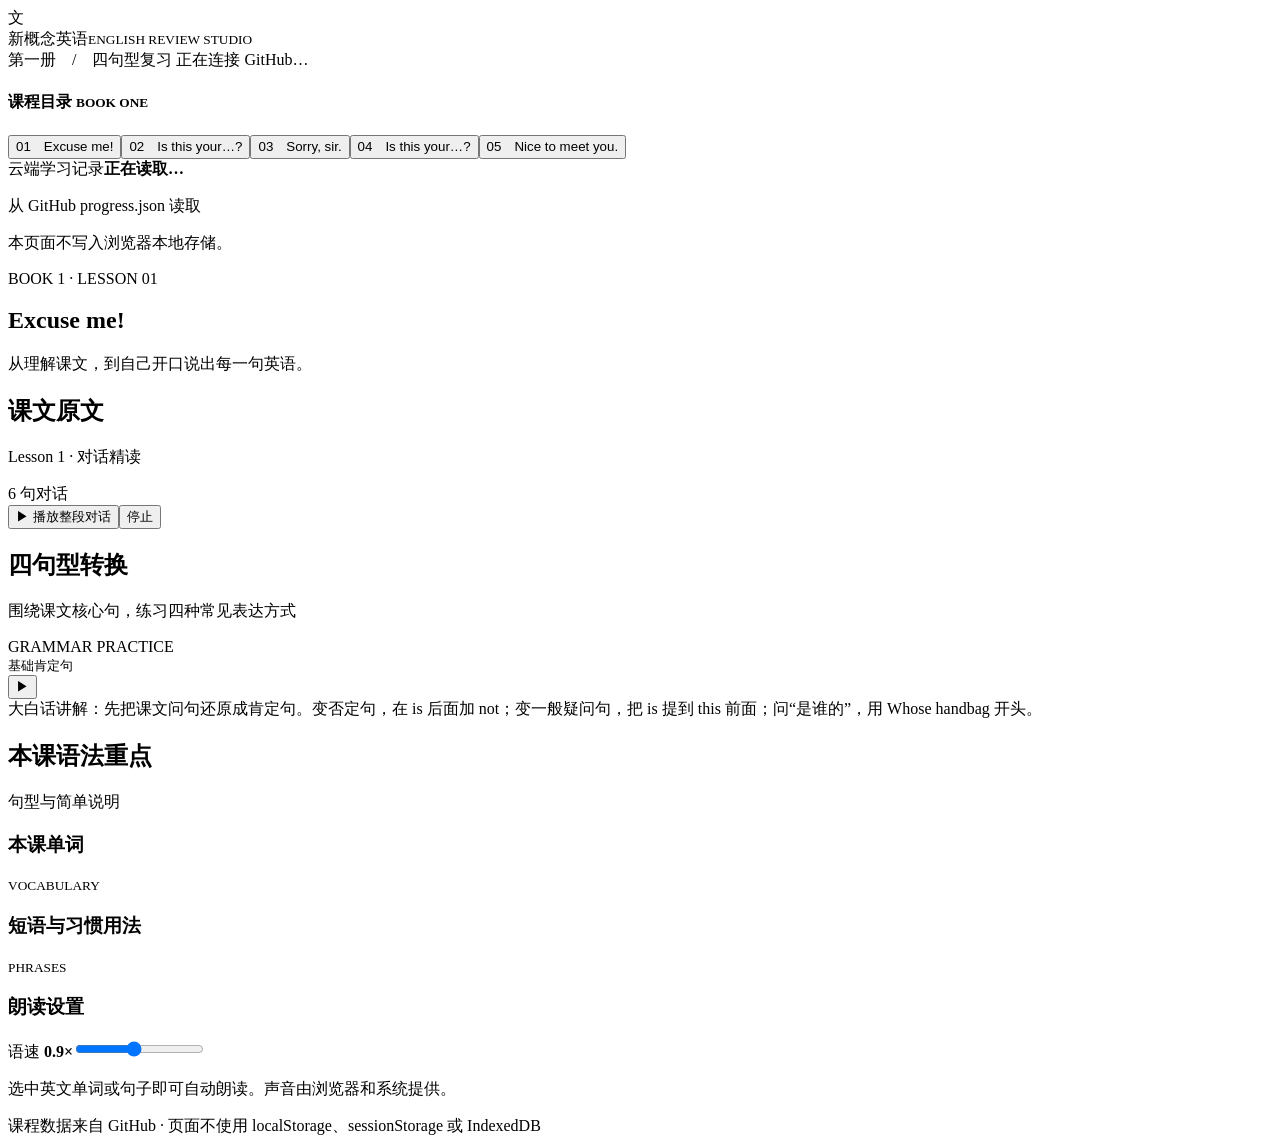
==== index.html @ 12af9159 "Add lesson 1 review site and cloud data" ====
<!doctype html>
<html lang="zh-CN"><head><meta charset="utf-8"><meta name="viewport" content="width=device-width,initial-scale=1"><meta http-equiv="Cache-Control" content="no-store"><title>新概念英语第一册 · 复习室</title><link rel="stylesheet" href="style.css"></head><body>
<header><div class="brand"><span class="logo">文</span><div>新概念英语<small>ENGLISH REVIEW STUDIO</small></div></div><div class="top">第一册　/　四句型复习 <span id="cloud">正在连接 GitHub…</span></div></header>
<div class="layout"><aside class="panel side"><h4>课程目录 <small>BOOK ONE</small></h4><button class="lesson active">01　Excuse me!</button><button class="lesson disabled">02　Is this your…?</button><button class="lesson disabled">03　Sorry, sir.</button><button class="lesson disabled">04　Is this your…?</button><button class="lesson disabled">05　Nice to meet you.</button><div class="history"><label>云端学习记录</label><b id="progressTitle">正在读取…</b><p id="progressTime">从 GitHub progress.json 读取</p><p class="hint">本页面不写入浏览器本地存储。</p></div></aside>
<main><section class="hero"><label>BOOK 1 · LESSON 01</label><h1 id="lessonTitle">Excuse me!</h1><p>从理解课文，到自己开口说出每一句英语。</p></section>
<section class="panel block"><div class="head"><div><h2>课文原文</h2><p>Lesson 1 · 对话精读</p></div><span class="tag" id="count">6 句对话</span></div><div id="dialogue" class="dialogue"></div><div class="actions"><button class="primary" id="playAll">▶ 播放整段对话</button><button class="soft" id="stop">停止</button></div></section>
<section class="panel block"><div class="head"><div><h2>四句型转换</h2><p>围绕课文核心句，练习四种常见表达方式</p></div><span class="tag">GRAMMAR PRACTICE</span></div><div class="base"><div><small>基础肯定句</small><b id="base"></b></div><button class="sound" data-speak="base">▶</button></div><div id="types" class="types"></div><div class="explain">大白话讲解：先把课文问句还原成肯定句。变否定句，在 is 后面加 not；变一般疑问句，把 is 提到 this 前面；问“是谁的”，用 Whose handbag 开头。</div></section>
<section class="panel block"><div class="head"><div><h2>本课语法重点</h2><p>句型与简单说明</p></div></div><div id="grammar" class="grammar"></div></section></main>
<aside class="right"><section class="panel block"><div class="head"><h3>本课单词</h3><small>VOCABULARY</small></div><div id="words"></div></section><section class="panel block"><div class="head"><h3>短语与习惯用法</h3><small>PHRASES</small></div><div id="phrases"></div></section><section class="panel block"><div class="head"><h3>朗读设置</h3></div><label class="rate">语速 <b id="rateVal">0.9×</b></label><input id="rate" type="range" min=".65" max="1.2" step=".05" value=".9"><p class="hint">选中英文单词或句子即可自动朗读。声音由浏览器和系统提供。</p></section></aside></div><footer>课程数据来自 GitHub · 页面不使用 localStorage、sessionStorage 或 IndexedDB</footer>
<script src="app.js"></script></body></html>
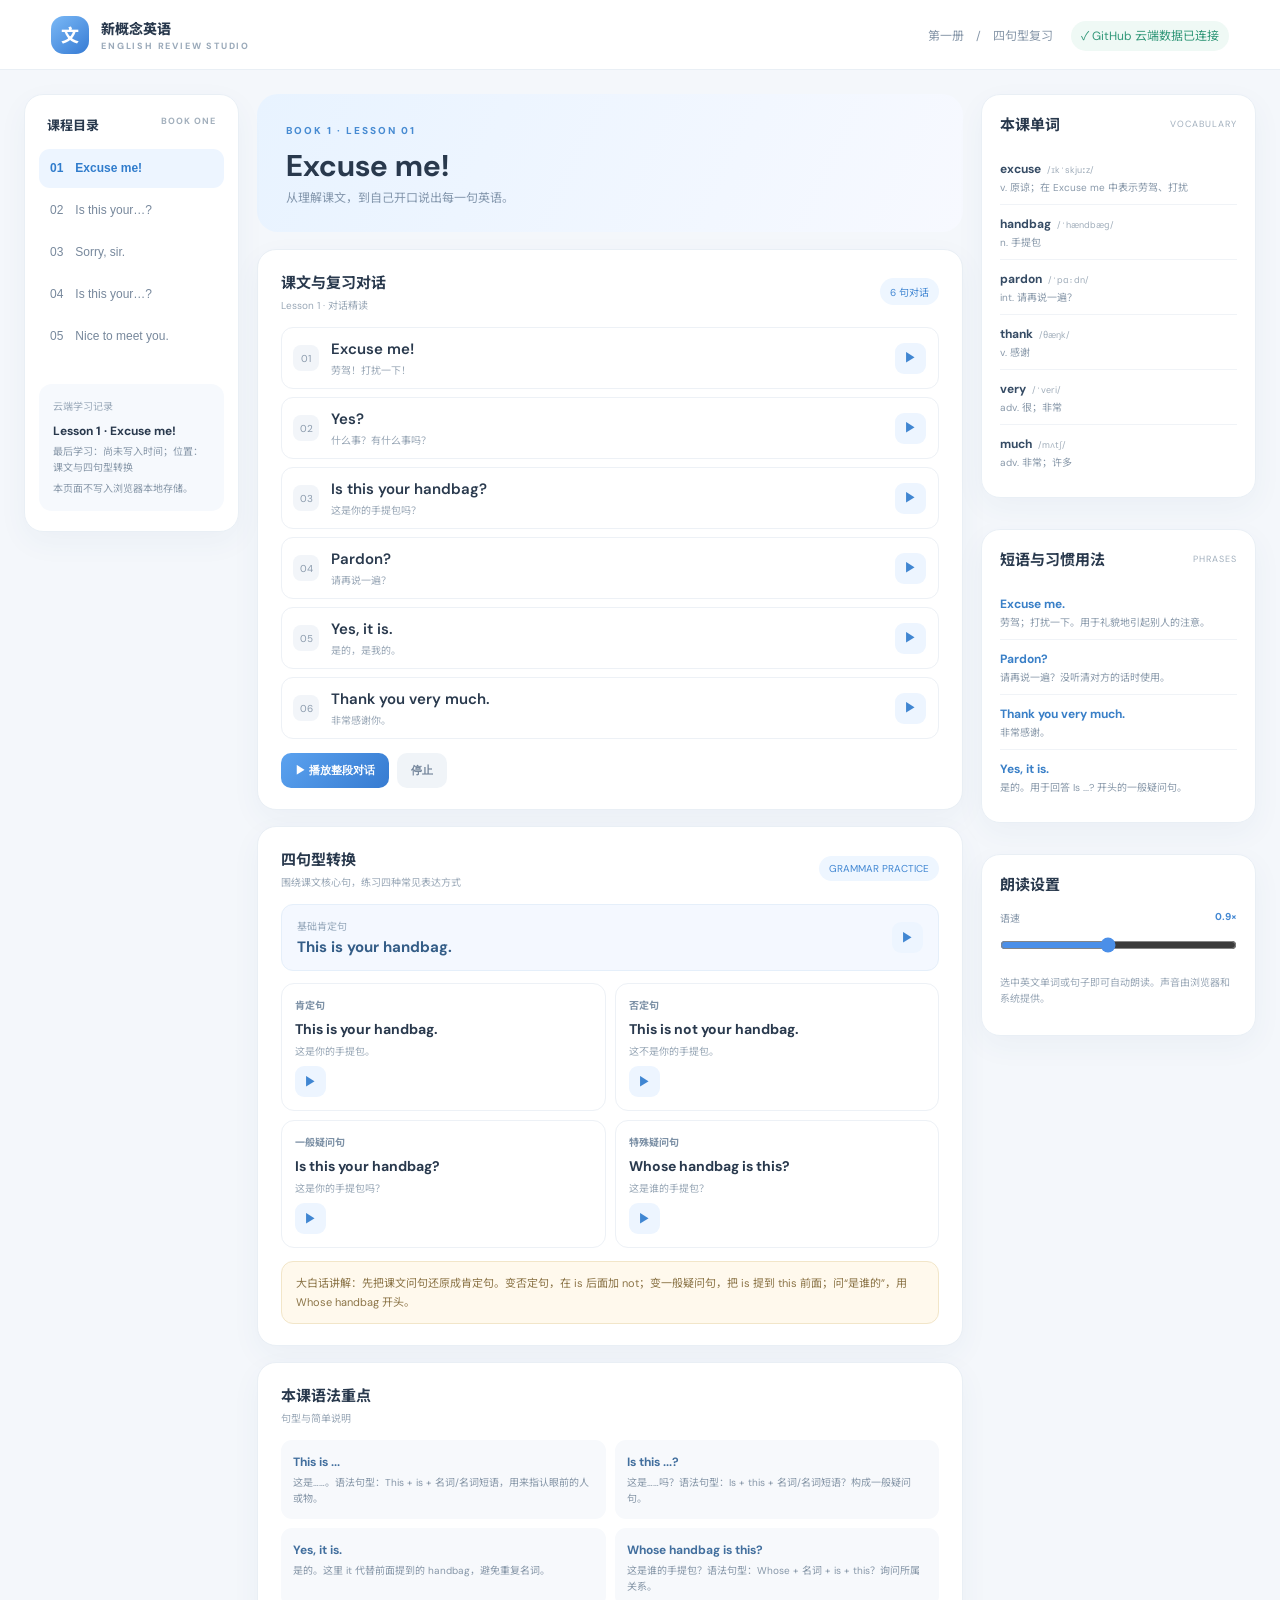
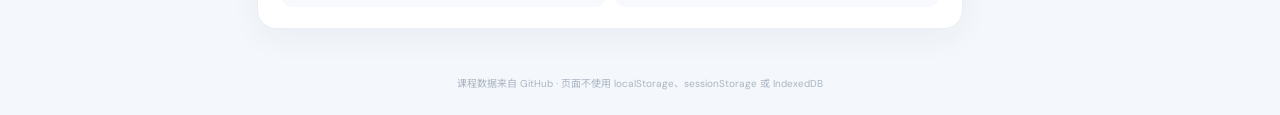
==== commit 7a7c845a: "Enable lesson navigation for lessons 1 to 5" ====
--- a/index.html
+++ b/index.html
@@ -1,9 +1,9 @@
 <!doctype html>
 <html lang="zh-CN"><head><meta charset="utf-8"><meta name="viewport" content="width=device-width,initial-scale=1"><meta http-equiv="Cache-Control" content="no-store"><title>新概念英语第一册 · 复习室</title><link rel="stylesheet" href="style.css"></head><body>
 <header><div class="brand"><span class="logo">文</span><div>新概念英语<small>ENGLISH REVIEW STUDIO</small></div></div><div class="top">第一册　/　四句型复习 <span id="cloud">正在连接 GitHub…</span></div></header>
-<div class="layout"><aside class="panel side"><h4>课程目录 <small>BOOK ONE</small></h4><button class="lesson active">01　Excuse me!</button><button class="lesson disabled">02　Is this your…?</button><button class="lesson disabled">03　Sorry, sir.</button><button class="lesson disabled">04　Is this your…?</button><button class="lesson disabled">05　Nice to meet you.</button><div class="history"><label>云端学习记录</label><b id="progressTitle">正在读取…</b><p id="progressTime">从 GitHub progress.json 读取</p><p class="hint">本页面不写入浏览器本地存储。</p></div></aside>
+<div class="layout"><aside class="panel side"><h4>课程目录 <small>BOOK ONE</small></h4><button class="lesson active" data-lesson="1">01　Excuse me!</button><button class="lesson" data-lesson="2">02　Is this your…?</button><button class="lesson" data-lesson="3">03　Sorry, sir.</button><button class="lesson" data-lesson="4">04　Is this your…?</button><button class="lesson" data-lesson="5">05　Nice to meet you.</button><div class="history"><label>云端学习记录</label><b id="progressTitle">正在读取…</b><p id="progressTime">从 GitHub progress.json 读取</p><p class="hint">本页面不写入浏览器本地存储。</p></div></aside>
 <main><section class="hero"><label>BOOK 1 · LESSON 01</label><h1 id="lessonTitle">Excuse me!</h1><p>从理解课文，到自己开口说出每一句英语。</p></section>
-<section class="panel block"><div class="head"><div><h2>课文原文</h2><p>Lesson 1 · 对话精读</p></div><span class="tag" id="count">6 句对话</span></div><div id="dialogue" class="dialogue"></div><div class="actions"><button class="primary" id="playAll">▶ 播放整段对话</button><button class="soft" id="stop">停止</button></div></section>
+<section class="panel block"><div class="head"><div><h2>课文与复习对话</h2><p id="lessonSub">Lesson 1 · 对话精读</p></div><span class="tag" id="count">6 句对话</span></div><div id="dialogue" class="dialogue"></div><div class="actions"><button class="primary" id="playAll">▶ 播放整段对话</button><button class="soft" id="stop">停止</button></div></section>
 <section class="panel block"><div class="head"><div><h2>四句型转换</h2><p>围绕课文核心句，练习四种常见表达方式</p></div><span class="tag">GRAMMAR PRACTICE</span></div><div class="base"><div><small>基础肯定句</small><b id="base"></b></div><button class="sound" data-speak="base">▶</button></div><div id="types" class="types"></div><div class="explain">大白话讲解：先把课文问句还原成肯定句。变否定句，在 is 后面加 not；变一般疑问句，把 is 提到 this 前面；问“是谁的”，用 Whose handbag 开头。</div></section>
 <section class="panel block"><div class="head"><div><h2>本课语法重点</h2><p>句型与简单说明</p></div></div><div id="grammar" class="grammar"></div></section></main>
 <aside class="right"><section class="panel block"><div class="head"><h3>本课单词</h3><small>VOCABULARY</small></div><div id="words"></div></section><section class="panel block"><div class="head"><h3>短语与习惯用法</h3><small>PHRASES</small></div><div id="phrases"></div></section><section class="panel block"><div class="head"><h3>朗读设置</h3></div><label class="rate">语速 <b id="rateVal">0.9×</b></label><input id="rate" type="range" min=".65" max="1.2" step=".05" value=".9"><p class="hint">选中英文单词或句子即可自动朗读。声音由浏览器和系统提供。</p></section></aside></div><footer>课程数据来自 GitHub · 页面不使用 localStorage、sessionStorage 或 IndexedDB</footer>
--- a/style.css
+++ b/style.css
@@ -0,0 +1,5 @@
+
+@import url('https://fonts.googleapis.com/css2?family=DM+Sans:wght@400;500;600;700;800&family=Noto+Sans+SC:wght@400;500;600;700;800&display=swap');
+:root{--blue:#4b8fe8;--ink:#29394d;--muted:#8b9aab;--line:#e9eff5;--bg:#f4f7fb;--shadow:0 10px 30px #34577b0c}
+*{box-sizing:border-box}body{margin:0;background:var(--bg);color:var(--ink);font:14px 'DM Sans','Noto Sans SC',sans-serif}header{height:70px;background:#fff;border-bottom:1px solid var(--line);display:flex;align-items:center;justify-content:space-between;padding:0 4vw;position:sticky;top:0;z-index:4}.brand{display:flex;align-items:center;gap:12px;font-weight:800}.brand small{display:block;font-size:9px;letter-spacing:1.8px;color:#9baaba;margin-top:2px}.logo{width:38px;height:38px;border-radius:13px;background:linear-gradient(140deg,#7bb9f6,#367bd4);display:grid;place-items:center;color:white;font-size:18px}.top{color:#8797a9;font-size:12px}.top span{margin-left:15px;color:#329879;background:#eff9f5;padding:7px 10px;border-radius:20px}.layout{max-width:1560px;margin:24px auto;padding:0 24px;display:grid;grid-template-columns:215px minmax(420px,1fr) 275px;gap:18px;align-items:start}.panel{background:#fff;border:1px solid var(--line);border-radius:19px;box-shadow:var(--shadow)}.side,.right{position:sticky;top:90px}.side{padding:20px 14px}.side h4{font-size:13px;margin:0 8px 15px}.side h4 small{float:right;color:#a2afbc;font-size:9px;letter-spacing:1px}.lesson{display:block;width:100%;text-align:left;border:0;background:none;padding:11px;border-radius:11px;color:#77889c;font-size:12px;margin:3px 0}.lesson.active{background:#edf5ff;color:#307ccc;font-weight:700}.lesson.disabled{opacity:.45}.history{margin-top:28px;background:#f6f9fd;border-radius:13px;padding:14px}.history label{display:block;color:#9baaba;font-size:10px;margin-bottom:8px}.history b{font-size:12px}.history p{font-size:10px;color:#8999aa;line-height:1.6;margin:5px 0 0}.center{min-width:0}.hero{background:linear-gradient(115deg,#e8f3ff,#f7f9ff);border-radius:21px;padding:26px 29px;margin-bottom:17px}.hero label{font-size:10px;letter-spacing:2px;color:#478bd2;font-weight:800}.hero h1{font-size:30px;margin:8px 0 3px}.hero p{margin:0;color:#8497ad;font-size:12px}.block{padding:21px 23px;margin-bottom:16px}.head{display:flex;align-items:center;justify-content:space-between;margin-bottom:15px}.head h2,.head h3{font-size:15px;margin:0}.head p{font-size:10px;color:#9aa8b7;margin:4px 0 0}.head small{font-size:9px;color:#a1afbd;letter-spacing:1px}.tag{font-size:10px;color:#4388d3;background:#eef6ff;padding:6px 10px;border-radius:20px}.dialogue{display:grid;gap:8px}.line{display:grid;grid-template-columns:28px 1fr 32px;gap:10px;align-items:center;border:1px solid #edf1f6;border-radius:12px;padding:11px}.num{width:26px;height:26px;border-radius:8px;background:#f2f5f9;color:#8b9bad;display:grid;place-items:center;font-size:10px}.en{font-size:15px;font-weight:600}.zh{font-size:10px;color:#99a7b6;margin-top:3px}.sound{border:0;background:#edf5ff;color:#4086d2;border-radius:9px;width:31px;height:31px;cursor:pointer}.actions{display:flex;gap:8px;margin-top:14px}.primary,.soft{border:0;border-radius:10px;padding:10px 14px;font-size:11px;font-weight:700;cursor:pointer}.primary{background:linear-gradient(130deg,#5ba2ef,#367bd1);color:white}.soft{background:#f0f4f8;color:#718399}.base{background:#f4f8ff;border:1px solid #e5effa;border-radius:12px;padding:13px 15px;display:flex;justify-content:space-between;align-items:center;margin-bottom:12px}.base small{display:block;color:#96a8bb;font-size:10px;margin-bottom:4px}.base b{color:#345d87;font-size:15px}.types{display:grid;grid-template-columns:1fr 1fr;gap:9px}.type{border:1px solid #edf1f6;border-radius:13px;padding:13px}.type label{display:block;color:#7d91a6;font-size:10px;font-weight:700;margin-bottom:8px}.type strong{font-size:14px;overflow-wrap:anywhere}.type p{font-size:10px;color:#98a7b6;margin:5px 0 0}.type .sound{margin-top:8px}.explain{background:#fff9ed;border:1px solid #f2e6c9;border-radius:12px;padding:12px 14px;color:#8c7548;font-size:11px;line-height:1.7;margin-top:13px}.grammar{display:grid;grid-template-columns:1fr 1fr;gap:9px}.grammar-item{padding:12px;background:#f7f9fc;border-radius:11px}.grammar-item b{font-size:12px;color:#426f9e}.grammar-item p{font-size:10px;color:#8797a8;line-height:1.6;margin:5px 0 0}.right{display:grid;gap:15px}.right .block{padding:18px}.word,.phrase{padding:9px 0;border-bottom:1px solid #f0f3f7}.word:last-child,.phrase:last-child{border:0}.word b,.phrase b{font-size:12px;color:#354b64}.phon{font-size:9px;color:#a0adba;margin-left:6px}.meaning{font-size:10px;color:#8999aa;margin-top:3px;line-height:1.5}.phrase b{color:#397fc7}.rate{display:flex;justify-content:space-between;color:#8495a8;font-size:10px}.rate b{color:#4388d3}input[type=range]{width:100%;accent-color:#4b8fe8;margin:12px 0}.hint{font-size:10px;color:#9aa8b7;line-height:1.6}footer{text-align:center;color:#aab5c2;font-size:10px;padding:6px 0 25px}
+@media(max-width:1150px){.layout{grid-template-columns:190px minmax(0,1fr)}.right{position:static;grid-column:1/-1;grid-template-columns:repeat(3,1fr)}}@media(max-width:720px){header{padding:0 14px}.top{font-size:0}.top span{font-size:10px}.layout{display:flex;flex-direction:column;padding:12px;gap:12px}.side{position:static;width:100%}.side .lesson{display:inline-block;width:auto}.side .history{display:none}.center{width:100%}.right{width:100%;display:grid;grid-template-columns:1fr 1fr}.hero{padding:21px}.hero h1{font-size:25px}.block{padding:17px}.types,.grammar{grid-template-columns:1fr}}
